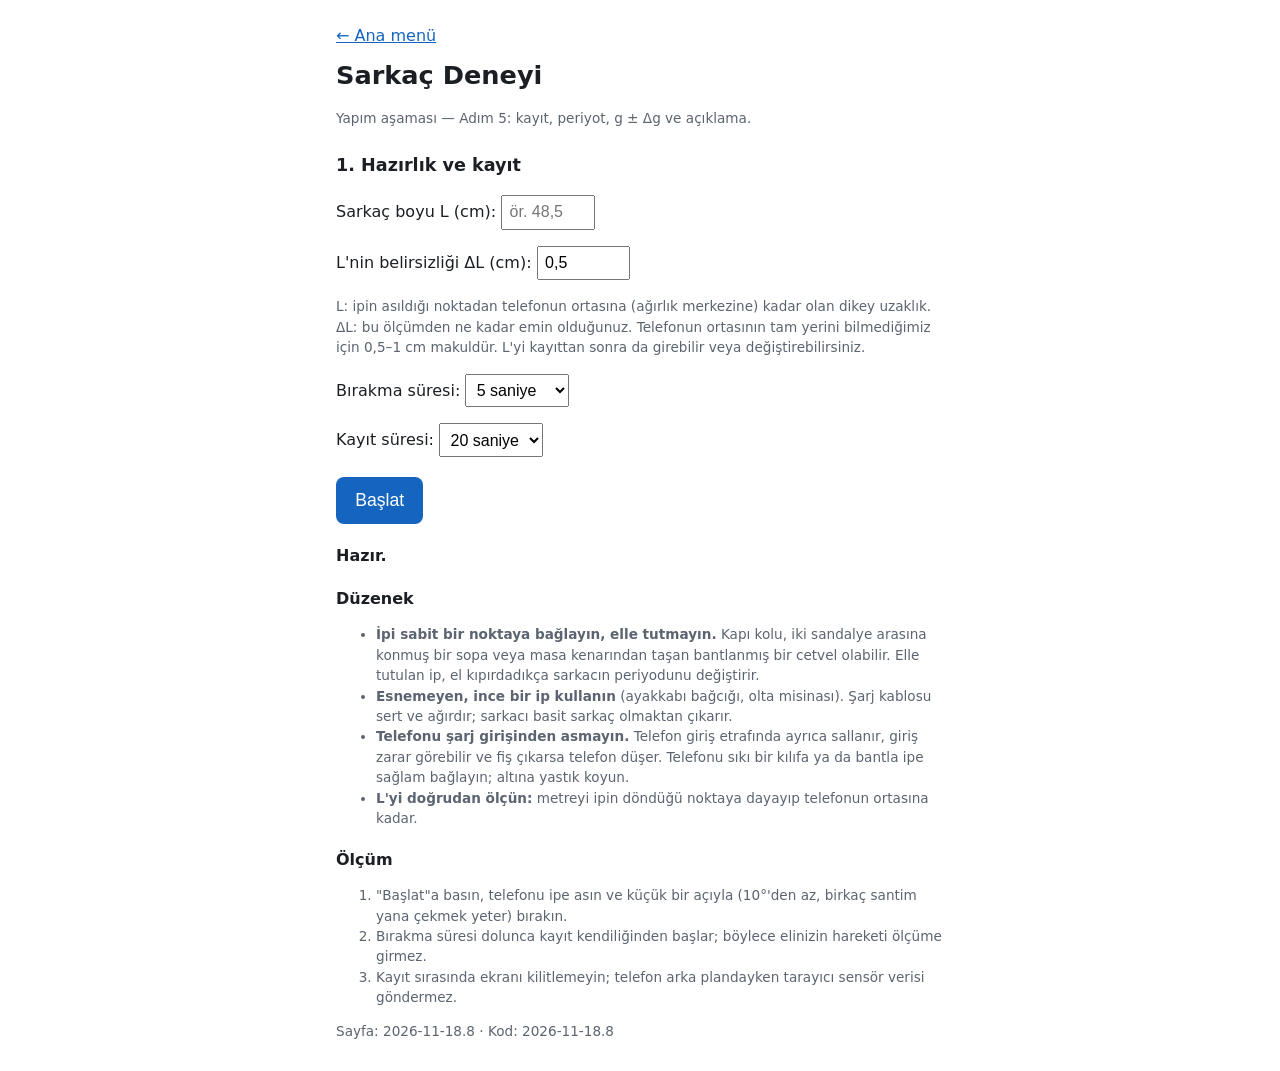
==== sarkac.html @ b3d7de35 "Ana menü yeni tasarım: kartlar, simgeler, durum rozetleri - Mavi geçişli üst şerit: uygulama simgesi" ====
<!doctype html>
<html lang="tr">
<head>
  <meta charset="utf-8">
  <meta name="viewport" content="width=device-width, initial-scale=1">
  <title>Sarkaç Deneyi — Telefon Laboratuvarı</title>
  <link rel="manifest" href="manifest.webmanifest">
  <meta name="theme-color" content="#1565c0">
  <link rel="icon" href="ikonlar/ikon-192.png">
  <link rel="apple-touch-icon" href="ikonlar/ikon-180.png">
  <link rel="stylesheet" href="css/stil.css">
</head>
<body>
  <main>
    <a class="geri" href="./">← Ana menü</a>
    <h1>Sarkaç Deneyi</h1>
    <p class="kucuk">Yapım aşaması — Adım 5: kayıt, periyot, g ± Δg ve açıklama.</p>

    <section>
      <h2>1. Hazırlık ve kayıt</h2>
      <p>
        <label for="uzunlukGirisi">Sarkaç boyu L (cm):</label>
        <input id="uzunlukGirisi" type="text" inputmode="decimal" placeholder="ör. 48,5" size="7">
      </p>
      <p>
        <label for="uzunlukBelirsizligiGirisi">L'nin belirsizliği ΔL (cm):</label>
        <input id="uzunlukBelirsizligiGirisi" type="text" inputmode="decimal" value="0,5" size="7">
      </p>
      <p class="kucuk">L: ipin asıldığı noktadan telefonun ortasına (ağırlık merkezine) kadar olan dikey uzaklık.
        ΔL: bu ölçümden ne kadar emin olduğunuz. Telefonun ortasının tam yerini bilmediğimiz için 0,5–1 cm makuldür.
        L'yi kayıttan sonra da girebilir veya değiştirebilirsiniz.</p>
      <p>
        <label for="hazirlikSecimi">Bırakma süresi:</label>
        <select id="hazirlikSecimi">
          <option value="3">3 saniye</option>
          <option value="5" selected>5 saniye</option>
          <option value="10">10 saniye</option>
        </select>
      </p>
      <p>
        <label for="sureSecimi">Kayıt süresi:</label>
        <select id="sureSecimi">
          <option value="10">10 saniye</option>
          <option value="20" selected>20 saniye</option>
          <option value="30">30 saniye</option>
        </select>
      </p>
      <button id="kayitButonu" type="button">Başlat</button>
      <p id="durumMesaji" class="durum">Hazır.</p>
      <h3>Düzenek</h3>
      <ul class="kucuk">
        <li><strong>İpi sabit bir noktaya bağlayın, elle tutmayın.</strong> Kapı kolu, iki sandalye arasına konmuş bir sopa
          veya masa kenarından taşan bantlanmış bir cetvel olabilir. Elle tutulan ip, el kıpırdadıkça sarkacın periyodunu değiştirir.</li>
        <li><strong>Esnemeyen, ince bir ip kullanın</strong> (ayakkabı bağcığı, olta misinası). Şarj kablosu sert ve ağırdır;
          sarkacı basit sarkaç olmaktan çıkarır.</li>
        <li><strong>Telefonu şarj girişinden asmayın.</strong> Telefon giriş etrafında ayrıca sallanır, giriş zarar görebilir
          ve fiş çıkarsa telefon düşer. Telefonu sıkı bir kılıfa ya da bantla ipe sağlam bağlayın; altına yastık koyun.</li>
        <li><strong>L'yi doğrudan ölçün:</strong> metreyi ipin döndüğü noktaya dayayıp telefonun ortasına kadar.</li>
      </ul>
      <h3>Ölçüm</h3>
      <ol class="kucuk">
        <li>"Başlat"a basın, telefonu ipe asın ve küçük bir açıyla (10°'den az, birkaç santim yana çekmek yeter) bırakın.</li>
        <li>Bırakma süresi dolunca kayıt kendiliğinden başlar; böylece elinizin hareketi ölçüme girmez.</li>
        <li>Kayıt sırasında ekranı kilitlemeyin; telefon arka plandayken tarayıcı sensör verisi göndermez.</li>
      </ol>
    </section>

    <!-- Kayıt bitince doldurulur -->
    <section id="gBolumu" hidden>
      <h2>2. Yer çekimi ivmesi</h2>
      <p id="gSonuc" class="sonuc"></p>
      <table>
        <tr><th>Sarkaç boyu L</th><td id="gUzunluk"></td></tr>
        <tr><th>Periyot T</th><td id="gPeriyot"></td></tr>
        <tr><th>Belirsizliğin kaynağı</th><td id="gKaynak"></td></tr>
        <tr><th>Kabul edilen değerle fark</th><td id="gFark"></td></tr>
      </table>
      <h3>Bu sonuç ne anlatıyor?</h3>
      <ul id="gAciklama"></ul>
    </section>

    <section id="periyotBolumu" hidden>
      <h2>3. Periyot</h2>
      <p id="pSonuc" class="sonuc"></p>
      <table>
        <tr><th>Kullanılan eksen</th><td id="pEksen"></td></tr>
        <tr><th>Sayılan salınım</th><td id="pSalinim"></td></tr>
        <tr><th>Hesaba katılan bölüm</th><td id="pBolum"></td></tr>
        <tr><th>Tek tek periyotların farkı</th><td id="pYayilim"></td></tr>
        <tr><th>Tahmini bırakma açısı</th><td id="pAci"></td></tr>
      </table>
      <h3>Uyarılar</h3>
      <ul id="pUyarilar"></ul>
      <h3>Eksenlere göre</h3>
      <p class="kucuk">Her dönme ekseni için periyot ayrı bulunur; tek tek periyotları birbirine en yakın olan
        (en düzenli salınan) eksen kullanılır. İki eksende farklı periyot görüyorsanız telefon iki yönde sallanmıştır.</p>
      <table>
        <thead><tr><th>Eksen</th><th>Periyot</th><th>Periyot farkı</th><th>Salınım</th></tr></thead>
        <tbody id="pEksenTablosu"></tbody>
      </table>
      <details class="kucuk">
        <summary>Periyot nasıl hesaplandı?</summary>
        <p>Uygulama önce hızlı titreşimleri bastırmak için sinyali yumuşatır (her noktayı çevresindeki 0,15 saniyenin
          ortalamasıyla değiştirir). Her dönme ekseni için aşağıdakileri ayrı ayrı yapar ve en düzenli salınan ekseni
          kullanır. Sinyalin aşağıdan yukarı sıfırı geçtiği
          anları bulur (grafikteki kesikli çizgiler); her periyotta bir geçiş olur. Diğerlerinden çok farklı (%20'den fazla)
          periyotlar düzensiz sayılır; yalnızca düzenli salınımın en uzun kesintisiz bölümü kullanılır. Geçiş anları sıra numarasına (0, 1, 2, …)
          karşı bir doğru oluşturur: tₖ = t₀ + k·T. Bu noktalara en uygun doğru çizilir; doğrunun eğimi periyottur.
          Noktalar doğrudan ne kadar saparsa periyodun belirsizliği o kadar büyük çıkar.</p>
      </details>
    </section>

    <section id="grafikBolumu" hidden>
      <h2>4. Sinyal grafiği</h2>
      <p>
        <label for="sinyalSecimi">Gösterilen sinyal:</label>
        <select id="sinyalSecimi">
          <option value="donme" selected>Dönme hızı (jiroskop)</option>
          <option value="ivme">İvme (yer çekimi dahil)</option>
        </select>
      </p>
      <canvas id="grafik" class="grafik"></canvas>
      <p id="grafikAciklamasi" class="aciklama"></p>
      <p class="kucuk">Kesikli dikey çizgiler, periyot hesabında kullanılan sıfır geçişleridir.
        Ardışık iki çizgi arası bir periyottur.</p>
    </section>

    <section id="raporBolumu" hidden>
      <h2>5. Örnekleme raporu</h2>
      <table>
        <tr><th>Ölçüm sayısı</th><td id="rOrnekSayisi"></td></tr>
        <tr><th>Kayıt süresi</th><td id="rSure"></td></tr>
        <tr><th>Ortalama hız</th><td id="rHiz"></td></tr>
        <tr><th>Ortanca aralık</th><td id="rOrtanca"></td></tr>
        <tr><th>En kısa / en uzun aralık</th><td id="rEnKisaUzun"></td></tr>
        <tr><th>Uzun boşluk sayısı</th><td id="rBoslukSayisi"></td></tr>
        <tr><th>Jiroskop verisi</th><td id="rJiroskop"></td></tr>
      </table>

      <h3>Uyarılar</h3>
      <ul id="rUyarilar"></ul>

      <h3>Uzun boşluklar</h3>
      <ul id="rBosluklar"></ul>
    </section>

    <!-- Hangi sürümün çalıştığını gösterir; ikisi farklıysa sayfayı yenileyin (bkz. js/surum.js) -->
    <p id="surum" class="kucuk">Sayfa: 2026-11-18.8</p>
  </main>

  <script type="module" src="js/sayfalar/sarkac-sayfa.js"></script>
</body>
</html>
---- css/stil.css ----
/* css/stil.css — Tüm sayfaların ortak stili.
   Telefon ekranı öncelikli; büyük butonlar, okunaklı sayılar. */

:root {
  --arka-plan: #ffffff;
  --yazi: #1b1f24;
  --soluk-yazi: #5b6470;
  --vurgu: #1565c0;
  --hata: #c62828;
  --cizgi: #d7dce2;
  /* Grafik serilerinin renkleri */
  --seri-1: #1565c0;
  --seri-2: #e65100;
  --seri-3: #2e7d32;
  /* Ana menü kartları */
  --sayfa-zemini: #f3f5f8;   /* kartların arkasındaki hafif gri zemin */
  --kart: #ffffff;
  --golge: 0 1px 2px rgba(16, 24, 40, 0.06), 0 2px 8px rgba(16, 24, 40, 0.06);
  --basari: #2e7d32;
  --basari-zemin: #e7f4e8;
}

/* Telefon karanlık moddaysa renkleri değiştir */
@media (prefers-color-scheme: dark) {
  :root {
    --arka-plan: #121417;
    --yazi: #e8eaed;
    --soluk-yazi: #9aa3ad;
    --vurgu: #64a8f0;
    --hata: #ef7070;
    --cizgi: #2c3138;
    --seri-1: #64a8f0;
    --seri-2: #ffa25c;
    --seri-3: #6fcf7a;
    --sayfa-zemini: #0d0f12;
    --kart: #1a1d22;
    --golge: none;
    --basari: #7fd38a;
    --basari-zemin: #1d3322;
  }
}

* { box-sizing: border-box; }

body {
  margin: 0;
  background: var(--arka-plan);
  color: var(--yazi);
  font-family: system-ui, -apple-system, "Segoe UI", Roboto, sans-serif;
  line-height: 1.5;
}

main {
  max-width: 40rem;
  margin: 0 auto;
  padding: 16px;
}

h1 { font-size: 1.6rem; margin: 0.5rem 0; }
h2 { font-size: 1.1rem; margin: 1.5rem 0 0.5rem; }

button {
  font-size: 1.1rem;
  padding: 0.8rem 1.2rem;
  margin: 0.25rem 0.25rem 0.25rem 0;
  border: none;
  border-radius: 8px;
  background: var(--vurgu);
  color: #fff;
}
button:disabled { opacity: 0.4; }

select { font-size: 1rem; padding: 0.4rem; }
/* 16px'ten küçük yazı tipi iPhone'da kutuya dokununca sayfayı yakınlaştırır; 1rem = 16px */
input { font-size: 1rem; padding: 0.4rem; }
h3 { font-size: 1rem; margin: 1.2rem 0 0.3rem; }

/* Ana sonuç (ör. periyot) büyük yazılır */
.sonuc {
  font-size: 1.6rem;
  font-weight: 700;
  font-variant-numeric: tabular-nums;
  margin: 0.5rem 0;
}

/* Güvenilir olmayan sonuç: üstü çizili ve soluk */
.sonuc.guvenilmez {
  color: var(--soluk-yazi);
  text-decoration: line-through;
}

/* Grafik */
.grafik {
  display: block;
  width: 100%;
  height: 240px;
  border: 1px solid var(--cizgi);
  border-radius: 8px;
}
.aciklama { margin: 0.4rem 0; font-size: 0.9rem; }
.aciklama-etiketi { margin-right: 1rem; white-space: nowrap; }
.aciklama-noktasi {
  display: inline-block;
  width: 0.7rem;
  height: 0.7rem;
  border-radius: 50%;
  margin-right: 0.3rem;
  vertical-align: middle;
}

/* ===================== Ana menü (index.html) ===================== */

body.ana-sayfa { background: var(--sayfa-zemini); }

/* Üst bölüm: mavi geçişli şerit. iPhone'un çentiği için üstte güvenli boşluk bırakılır. */
.kahraman {
  background: linear-gradient(135deg, #1565c0 0%, #0d47a1 100%);
  color: #fff;
  padding: calc(env(safe-area-inset-top, 0px) + 28px) 16px 28px;
}
.kahraman-ic {
  max-width: 40rem;
  margin: 0 auto;
  display: flex;
  align-items: center;
  gap: 14px;
}
.kahraman-ikon {
  width: 56px;
  height: 56px;
  border-radius: 14px;
  box-shadow: 0 2px 8px rgba(0, 0, 0, 0.25);
  flex-shrink: 0;
}
.kahraman h1 { margin: 0; font-size: 1.5rem; line-height: 1.2; }
.kahraman p { margin: 2px 0 0; opacity: 0.85; }

/* Özellik "hapları" */
.ozellikler {
  max-width: 40rem;
  margin: 18px auto 0;
  padding: 0;
  list-style: none;
  display: flex;
  flex-wrap: wrap;
  gap: 8px;
}
.ozellikler li {
  background: rgba(255, 255, 255, 0.15);
  border: 1px solid rgba(255, 255, 255, 0.25);
  border-radius: 999px;
  padding: 4px 12px;
  font-size: 0.85rem;
}

.bolum-basligi {
  font-size: 0.8rem;
  font-weight: 700;
  letter-spacing: 0.06em;
  text-transform: uppercase;
  color: var(--soluk-yazi);
  margin: 1.6rem 0 0.6rem;
}

/* Deney kartları: telefonda alt alta, geniş ekranda iki sütun */
.kartlar { display: grid; gap: 12px; }
@media (min-width: 600px) {
  .kartlar { grid-template-columns: 1fr 1fr; }
}

.kart {
  display: flex;
  align-items: flex-start;
  gap: 14px;
  padding: 16px;
  background: var(--kart);
  border: 1px solid var(--cizgi);
  border-radius: 16px;
  box-shadow: var(--golge);
  color: inherit;
  text-decoration: none;
  transition: transform 0.1s ease;
}
a.kart:active, a.liste-satiri:active { transform: scale(0.98); }
.kart-pasif { opacity: 0.6; }

/* Kartın solundaki renkli simge kutusu */
.kart-ikon {
  width: 48px;
  height: 48px;
  border-radius: 12px;
  display: grid;
  place-items: center;
  flex-shrink: 0;
}
.kart-ikon svg, .liste-ikon svg {
  width: 28px;
  height: 28px;
  fill: none;
  stroke: currentColor;
  stroke-width: 2;
  stroke-linecap: round;
  stroke-linejoin: round;
}
.kart-ikon svg .dolu, .liste-ikon svg .dolu { fill: currentColor; }
.ikon-mavi { background: #e3eefc; color: #1565c0; }
.ikon-mor { background: #efe7fb; color: #6a3fc0; }
.ikon-turuncu { background: #fdeee2; color: #d35400; }
@media (prefers-color-scheme: dark) {
  .ikon-mavi { background: #16304f; color: #8cc0f5; }
  .ikon-mor { background: #2c2240; color: #c3a6f2; }
  .ikon-turuncu { background: #3b2618; color: #f5b07a; }
}

.kart-metin { display: flex; flex-direction: column; gap: 4px; flex: 1; min-width: 0; }
.kart-baslik {
  font-weight: 700;
  font-size: 1.1rem;
  display: flex;
  flex-wrap: wrap;
  align-items: center;
  gap: 8px;
}
.kart-aciklama { font-size: 0.9rem; color: var(--soluk-yazi); }
.kart-sensor {
  align-self: flex-start;
  font-size: 0.75rem;
  color: var(--soluk-yazi);
  border: 1px solid var(--cizgi);
  border-radius: 6px;
  padding: 1px 8px;
}
.kart-ok { font-size: 1.6rem; color: var(--soluk-yazi); align-self: center; line-height: 1; }

/* Durum rozeti: "Hazır" yeşil, diğerleri gri */
.rozet {
  font-size: 0.7rem;
  font-weight: 700;
  padding: 2px 8px;
  border-radius: 999px;
  background: var(--cizgi);
  color: var(--soluk-yazi);
}
.rozet-hazir { background: var(--basari-zemin); color: var(--basari); }

/* Araçlar: tek kutu içinde satırlar */
.liste-kutusu {
  background: var(--kart);
  border: 1px solid var(--cizgi);
  border-radius: 16px;
  box-shadow: var(--golge);
  overflow: hidden;
}
.liste-satiri {
  display: flex;
  align-items: center;
  gap: 14px;
  padding: 14px 16px;
  color: inherit;
  text-decoration: none;
}
.liste-satiri + .liste-satiri { border-top: 1px solid var(--cizgi); }
.liste-ikon { color: var(--vurgu); display: grid; place-items: center; flex-shrink: 0; }
.liste-ikon svg { width: 24px; height: 24px; }
.liste-baslik { font-weight: 600; }

/* Ana ekrana ekleme kutusu */
.bilgi-kutusu {
  background: var(--kart);
  border: 1px solid var(--cizgi);
  border-radius: 16px;
  box-shadow: var(--golge);
  padding: 4px 16px 16px;
  font-size: 0.9rem;
}
.adimlar { padding-left: 1.2rem; margin: 12px 0; }
.adimlar li { margin-bottom: 8px; }
.durum-hapi {
  display: inline-block;
  margin: 0;
  padding: 6px 12px;
  border-radius: 999px;
  background: var(--basari-zemin);
  color: var(--basari);
  font-size: 0.85rem;
  font-weight: 600;
}
.durum-hapi:empty { display: none; }
.surum { text-align: center; margin-top: 1.5rem; }

/* Sayfaların üstündeki "Ana menü" bağlantısı */
.geri { display: inline-block; margin-top: 0.5rem; color: var(--vurgu); }

/* Test sayfası için */
.basarili { color: #2e7d32; }
.basarisiz { color: var(--hata); font-weight: 600; }

.durum { font-weight: 600; }
.durum.hata { color: var(--hata); }

table { width: 100%; border-collapse: collapse; }
th, td { padding: 0.4rem; border-bottom: 1px solid var(--cizgi); text-align: left; }
/* Başlık satırı olan tablolarda (thead) ilk sütun sola, diğerleri sağa yaslı */
thead th { text-align: right; font-size: 0.9rem; }
thead th:first-child, tbody td:first-child { text-align: left; }
/* Sayılar ve birimleri ("1,558 s") ikiye bölünmesin */
tbody td:not(:first-child) { white-space: nowrap; }
td {
  text-align: right;
  /* Sayılar değişirken genişlik oynamasın diye eşit genişlikli rakamlar */
  font-variant-numeric: tabular-nums;
}

.kucuk { font-size: 0.85rem; color: var(--soluk-yazi); word-break: break-word; }
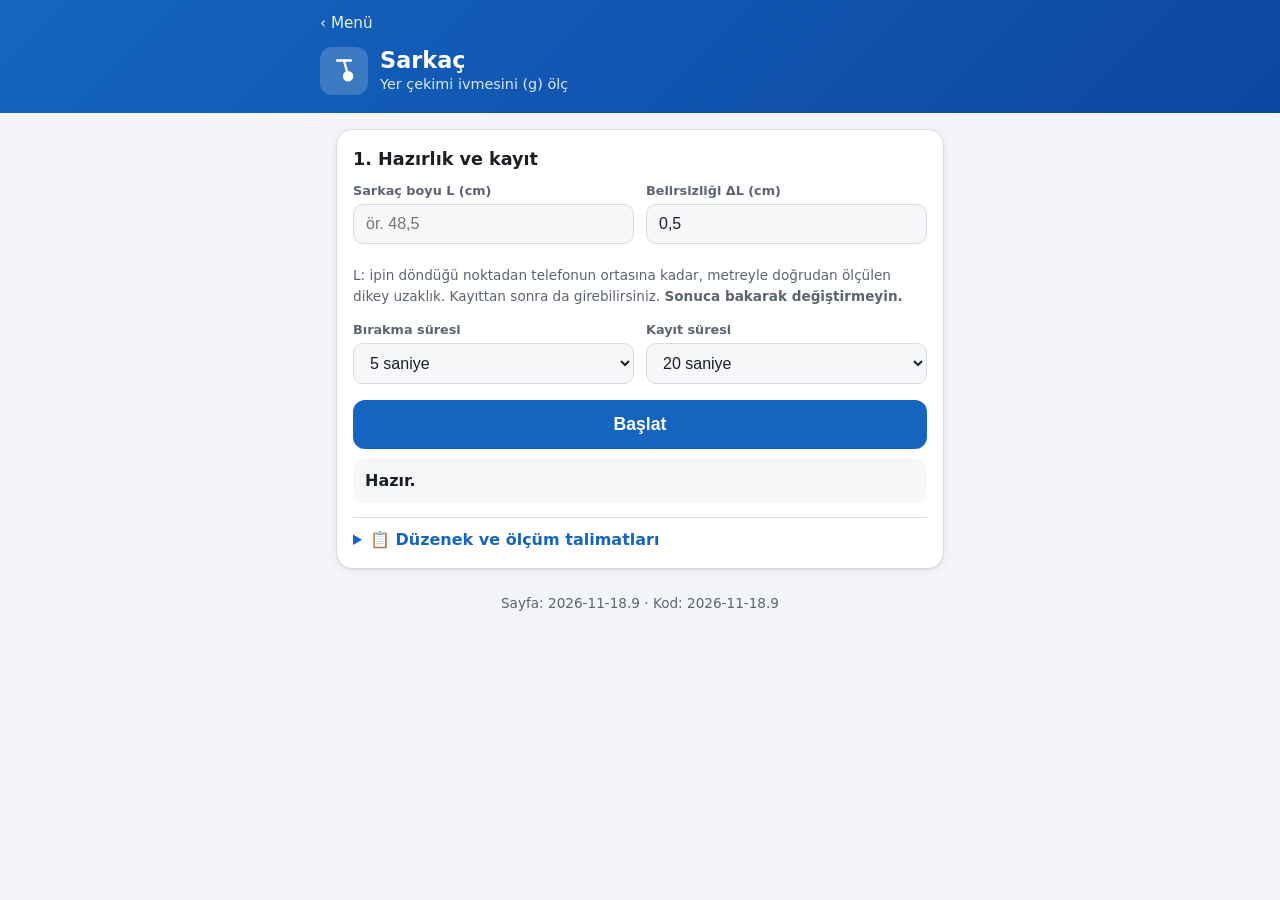
==== commit 1c880981: "Sarkaç sayfası yeni tasarım; sonuç durum rozeti - Ana menüyle aynı görsel dil: üst şerit, bölüm kart" ====
--- a/sarkac.html
+++ b/sarkac.html
@@ -2,7 +2,7 @@
 <html lang="tr">
 <head>
   <meta charset="utf-8">
-  <meta name="viewport" content="width=device-width, initial-scale=1">
+  <meta name="viewport" content="width=device-width, initial-scale=1, viewport-fit=cover">
   <title>Sarkaç Deneyi — Telefon Laboratuvarı</title>
   <link rel="manifest" href="manifest.webmanifest">
   <meta name="theme-color" content="#1565c0">
@@ -10,65 +10,87 @@
   <link rel="apple-touch-icon" href="ikonlar/ikon-180.png">
   <link rel="stylesheet" href="css/stil.css">
 </head>
-<body>
+<body class="uygulama-sayfasi">
+  <!-- Üst şerit: geri dönüş ve sayfa başlığı -->
+  <header class="ust-serit">
+    <div class="ust-serit-ic">
+      <a class="geri-dugmesi" href="./" aria-label="Ana menüye dön">‹ Menü</a>
+      <span class="kart-ikon ikon-beyaz" aria-hidden="true">
+        <svg viewBox="0 0 24 24"><path d="M6 3h12" /><path d="M12 3l3 11" /><circle cx="15.5" cy="16.5" r="3.5" class="dolu" /></svg>
+      </span>
+      <div>
+        <h1>Sarkaç</h1>
+        <p>Yer çekimi ivmesini (g) ölç</p>
+      </div>
+    </div>
+  </header>
+
   <main>
-    <a class="geri" href="./">← Ana menü</a>
-    <h1>Sarkaç Deneyi</h1>
-    <p class="kucuk">Yapım aşaması — Adım 5: kayıt, periyot, g ± Δg ve açıklama.</p>
+    <!-- 1. Hazırlık ve kayıt -->
+    <section class="kart-bolum">
+      <h2>1. Hazırlık ve kayıt</h2>
 
-    <section>
-      <h2>1. Hazırlık ve kayıt</h2>
-      <p>
-        <label for="uzunlukGirisi">Sarkaç boyu L (cm):</label>
-        <input id="uzunlukGirisi" type="text" inputmode="decimal" placeholder="ör. 48,5" size="7">
-      </p>
-      <p>
-        <label for="uzunlukBelirsizligiGirisi">L'nin belirsizliği ΔL (cm):</label>
-        <input id="uzunlukBelirsizligiGirisi" type="text" inputmode="decimal" value="0,5" size="7">
-      </p>
-      <p class="kucuk">L: ipin asıldığı noktadan telefonun ortasına (ağırlık merkezine) kadar olan dikey uzaklık.
-        ΔL: bu ölçümden ne kadar emin olduğunuz. Telefonun ortasının tam yerini bilmediğimiz için 0,5–1 cm makuldür.
-        L'yi kayıttan sonra da girebilir veya değiştirebilirsiniz.</p>
-      <p>
-        <label for="hazirlikSecimi">Bırakma süresi:</label>
-        <select id="hazirlikSecimi">
-          <option value="3">3 saniye</option>
-          <option value="5" selected>5 saniye</option>
-          <option value="10">10 saniye</option>
-        </select>
-      </p>
-      <p>
-        <label for="sureSecimi">Kayıt süresi:</label>
-        <select id="sureSecimi">
-          <option value="10">10 saniye</option>
-          <option value="20" selected>20 saniye</option>
-          <option value="30">30 saniye</option>
-        </select>
-      </p>
-      <button id="kayitButonu" type="button">Başlat</button>
-      <p id="durumMesaji" class="durum">Hazır.</p>
-      <h3>Düzenek</h3>
-      <ul class="kucuk">
-        <li><strong>İpi sabit bir noktaya bağlayın, elle tutmayın.</strong> Kapı kolu, iki sandalye arasına konmuş bir sopa
-          veya masa kenarından taşan bantlanmış bir cetvel olabilir. Elle tutulan ip, el kıpırdadıkça sarkacın periyodunu değiştirir.</li>
-        <li><strong>Esnemeyen, ince bir ip kullanın</strong> (ayakkabı bağcığı, olta misinası). Şarj kablosu sert ve ağırdır;
-          sarkacı basit sarkaç olmaktan çıkarır.</li>
-        <li><strong>Telefonu şarj girişinden asmayın.</strong> Telefon giriş etrafında ayrıca sallanır, giriş zarar görebilir
-          ve fiş çıkarsa telefon düşer. Telefonu sıkı bir kılıfa ya da bantla ipe sağlam bağlayın; altına yastık koyun.</li>
-        <li><strong>L'yi doğrudan ölçün:</strong> metreyi ipin döndüğü noktaya dayayıp telefonun ortasına kadar.</li>
-      </ul>
-      <h3>Ölçüm</h3>
-      <ol class="kucuk">
-        <li>"Başlat"a basın, telefonu ipe asın ve küçük bir açıyla (10°'den az, birkaç santim yana çekmek yeter) bırakın.</li>
-        <li>Bırakma süresi dolunca kayıt kendiliğinden başlar; böylece elinizin hareketi ölçüme girmez.</li>
-        <li>Kayıt sırasında ekranı kilitlemeyin; telefon arka plandayken tarayıcı sensör verisi göndermez.</li>
-      </ol>
+      <div class="alan-satiri">
+        <label class="alan">
+          <span class="alan-etiketi">Sarkaç boyu L (cm)</span>
+          <input id="uzunlukGirisi" type="text" inputmode="decimal" placeholder="ör. 48,5">
+        </label>
+        <label class="alan">
+          <span class="alan-etiketi">Belirsizliği ΔL (cm)</span>
+          <input id="uzunlukBelirsizligiGirisi" type="text" inputmode="decimal" value="0,5">
+        </label>
+      </div>
+      <p class="kucuk">L: ipin döndüğü noktadan telefonun ortasına kadar, metreyle doğrudan ölçülen dikey uzaklık.
+        Kayıttan sonra da girebilirsiniz. <strong>Sonuca bakarak değiştirmeyin.</strong></p>
+
+      <div class="alan-satiri">
+        <label class="alan">
+          <span class="alan-etiketi">Bırakma süresi</span>
+          <select id="hazirlikSecimi">
+            <option value="3">3 saniye</option>
+            <option value="5" selected>5 saniye</option>
+            <option value="10">10 saniye</option>
+          </select>
+        </label>
+        <label class="alan">
+          <span class="alan-etiketi">Kayıt süresi</span>
+          <select id="sureSecimi">
+            <option value="10">10 saniye</option>
+            <option value="20" selected>20 saniye</option>
+            <option value="30">30 saniye</option>
+          </select>
+        </label>
+      </div>
+
+      <button id="kayitButonu" class="ana-dugme" type="button">Başlat</button>
+      <p id="durumMesaji" class="durum durum-kutusu">Hazır.</p>
+
+      <details class="talimat">
+        <summary>📋 Düzenek ve ölçüm talimatları</summary>
+        <h3>Düzenek</h3>
+        <ul class="kucuk">
+          <li><strong>İpi sabit bir noktaya bağlayın, elle tutmayın.</strong> Kapı kolu, iki sandalye arasına konmuş bir sopa
+            veya masa kenarından taşan bantlanmış bir cetvel olabilir. Elle tutulan ip, el kıpırdadıkça sarkacın periyodunu değiştirir.</li>
+          <li><strong>Esnemeyen, ince bir ip kullanın</strong> (ayakkabı bağcığı, olta misinası). Şarj kablosu sert ve ağırdır;
+            sarkacı basit sarkaç olmaktan çıkarır.</li>
+          <li><strong>Telefonu şarj girişinden asmayın.</strong> Telefon giriş etrafında ayrıca sallanır, giriş zarar görebilir
+            ve fiş çıkarsa telefon düşer. Telefonu sıkı bir kılıfa ya da bantla ipe sağlam bağlayın; altına yastık koyun.</li>
+          <li><strong>L'yi doğrudan ölçün:</strong> metreyi ipin döndüğü noktaya dayayıp telefonun ortasına kadar.</li>
+        </ul>
+        <h3>Ölçüm</h3>
+        <ol class="kucuk">
+          <li>"Başlat"a basın, telefonu ipe asın ve küçük bir açıyla (10°'den az, birkaç santim yana çekmek yeter) bırakın.</li>
+          <li>Bırakma süresi dolunca kayıt kendiliğinden başlar; böylece elinizin hareketi ölçüme girmez.</li>
+          <li>Kayıt sırasında ekranı kilitlemeyin; telefon arka plandayken tarayıcı sensör verisi göndermez.</li>
+        </ol>
+      </details>
     </section>
 
-    <!-- Kayıt bitince doldurulur -->
-    <section id="gBolumu" hidden>
+    <!-- 2. Sonuç: kayıt bitince doldurulur -->
+    <section id="gBolumu" class="kart-bolum sonuc-karti" hidden>
       <h2>2. Yer çekimi ivmesi</h2>
-      <p id="gSonuc" class="sonuc"></p>
+      <p id="gDurum" class="rozet" hidden></p>
+      <p id="gSonuc" class="sonuc buyuk-sonuc"></p>
       <table>
         <tr><th>Sarkaç boyu L</th><td id="gUzunluk"></td></tr>
         <tr><th>Periyot T</th><td id="gPeriyot"></td></tr>
@@ -76,10 +98,11 @@
         <tr><th>Kabul edilen değerle fark</th><td id="gFark"></td></tr>
       </table>
       <h3>Bu sonuç ne anlatıyor?</h3>
-      <ul id="gAciklama"></ul>
+      <ul id="gAciklama" class="aciklama-listesi"></ul>
     </section>
 
-    <section id="periyotBolumu" hidden>
+    <!-- 3. Periyot -->
+    <section id="periyotBolumu" class="kart-bolum" hidden>
       <h2>3. Periyot</h2>
       <p id="pSonuc" class="sonuc"></p>
       <table>
@@ -90,7 +113,7 @@
         <tr><th>Tahmini bırakma açısı</th><td id="pAci"></td></tr>
       </table>
       <h3>Uyarılar</h3>
-      <ul id="pUyarilar"></ul>
+      <ul id="pUyarilar" class="aciklama-listesi"></ul>
       <h3>Eksenlere göre</h3>
       <p class="kucuk">Her dönme ekseni için periyot ayrı bulunur; tek tek periyotları birbirine en yakın olan
         (en düzenli salınan) eksen kullanılır. İki eksende farklı periyot görüyorsanız telefon iki yönde sallanmıştır.</p>
@@ -98,54 +121,56 @@
         <thead><tr><th>Eksen</th><th>Periyot</th><th>Periyot farkı</th><th>Salınım</th></tr></thead>
         <tbody id="pEksenTablosu"></tbody>
       </table>
-      <details class="kucuk">
+      <details class="talimat">
         <summary>Periyot nasıl hesaplandı?</summary>
-        <p>Uygulama önce hızlı titreşimleri bastırmak için sinyali yumuşatır (her noktayı çevresindeki 0,15 saniyenin
+        <p class="kucuk">Uygulama önce hızlı titreşimleri bastırmak için sinyali yumuşatır (her noktayı çevresindeki 0,15 saniyenin
           ortalamasıyla değiştirir). Her dönme ekseni için aşağıdakileri ayrı ayrı yapar ve en düzenli salınan ekseni
-          kullanır. Sinyalin aşağıdan yukarı sıfırı geçtiği
-          anları bulur (grafikteki kesikli çizgiler); her periyotta bir geçiş olur. Diğerlerinden çok farklı (%20'den fazla)
-          periyotlar düzensiz sayılır; yalnızca düzenli salınımın en uzun kesintisiz bölümü kullanılır. Geçiş anları sıra numarasına (0, 1, 2, …)
-          karşı bir doğru oluşturur: tₖ = t₀ + k·T. Bu noktalara en uygun doğru çizilir; doğrunun eğimi periyottur.
-          Noktalar doğrudan ne kadar saparsa periyodun belirsizliği o kadar büyük çıkar.</p>
+          kullanır. Sinyalin aşağıdan yukarı sıfırı geçtiği anları bulur (grafikteki kesikli çizgiler); her periyotta bir
+          geçiş olur. Diğerlerinden çok farklı (%20'den fazla) periyotlar düzensiz sayılır; yalnızca düzenli salınımın en uzun
+          kesintisiz bölümü kullanılır. Geçiş anları sıra numarasına (0, 1, 2, …) karşı bir doğru oluşturur: tₖ = t₀ + k·T.
+          Bu noktalara en uygun doğru çizilir; doğrunun eğimi periyottur. Noktalar doğrudan ne kadar saparsa periyodun
+          belirsizliği o kadar büyük çıkar.</p>
       </details>
     </section>
 
-    <section id="grafikBolumu" hidden>
+    <!-- 4. Grafik -->
+    <section id="grafikBolumu" class="kart-bolum" hidden>
       <h2>4. Sinyal grafiği</h2>
-      <p>
-        <label for="sinyalSecimi">Gösterilen sinyal:</label>
+      <label class="alan">
+        <span class="alan-etiketi">Gösterilen sinyal</span>
         <select id="sinyalSecimi">
           <option value="donme" selected>Dönme hızı (jiroskop)</option>
           <option value="ivme">İvme (yer çekimi dahil)</option>
         </select>
-      </p>
+      </label>
       <canvas id="grafik" class="grafik"></canvas>
       <p id="grafikAciklamasi" class="aciklama"></p>
       <p class="kucuk">Kesikli dikey çizgiler, periyot hesabında kullanılan sıfır geçişleridir.
         Ardışık iki çizgi arası bir periyottur.</p>
     </section>
 
-    <section id="raporBolumu" hidden>
-      <h2>5. Örnekleme raporu</h2>
-      <table>
-        <tr><th>Ölçüm sayısı</th><td id="rOrnekSayisi"></td></tr>
-        <tr><th>Kayıt süresi</th><td id="rSure"></td></tr>
-        <tr><th>Ortalama hız</th><td id="rHiz"></td></tr>
-        <tr><th>Ortanca aralık</th><td id="rOrtanca"></td></tr>
-        <tr><th>En kısa / en uzun aralık</th><td id="rEnKisaUzun"></td></tr>
-        <tr><th>Uzun boşluk sayısı</th><td id="rBoslukSayisi"></td></tr>
-        <tr><th>Jiroskop verisi</th><td id="rJiroskop"></td></tr>
-      </table>
-
-      <h3>Uyarılar</h3>
-      <ul id="rUyarilar"></ul>
-
-      <h3>Uzun boşluklar</h3>
-      <ul id="rBosluklar"></ul>
+    <!-- 5. Örnekleme raporu (teknik ayrıntı; varsayılan olarak kapalı) -->
+    <section id="raporBolumu" class="kart-bolum" hidden>
+      <details>
+        <summary><h2 class="ozet-basligi">5. Örnekleme raporu</h2></summary>
+        <table>
+          <tr><th>Ölçüm sayısı</th><td id="rOrnekSayisi"></td></tr>
+          <tr><th>Kayıt süresi</th><td id="rSure"></td></tr>
+          <tr><th>Ortalama hız</th><td id="rHiz"></td></tr>
+          <tr><th>Ortanca aralık</th><td id="rOrtanca"></td></tr>
+          <tr><th>En kısa / en uzun aralık</th><td id="rEnKisaUzun"></td></tr>
+          <tr><th>Uzun boşluk sayısı</th><td id="rBoslukSayisi"></td></tr>
+          <tr><th>Jiroskop verisi</th><td id="rJiroskop"></td></tr>
+        </table>
+        <h3>Uyarılar</h3>
+        <ul id="rUyarilar" class="aciklama-listesi"></ul>
+        <h3>Uzun boşluklar</h3>
+        <ul id="rBosluklar" class="aciklama-listesi"></ul>
+      </details>
     </section>
 
     <!-- Hangi sürümün çalıştığını gösterir; ikisi farklıysa sayfayı yenileyin (bkz. js/surum.js) -->
-    <p id="surum" class="kucuk">Sayfa: 2026-11-18.8</p>
+    <p id="surum" class="kucuk surum">Sayfa: 2026-11-18.9</p>
   </main>
 
   <script type="module" src="js/sayfalar/sarkac-sayfa.js"></script>
--- a/css/stil.css
+++ b/css/stil.css
@@ -18,6 +18,10 @@
   --golge: 0 1px 2px rgba(16, 24, 40, 0.06), 0 2px 8px rgba(16, 24, 40, 0.06);
   --basari: #2e7d32;
   --basari-zemin: #e7f4e8;
+  --dikkat: #b45309;
+  --dikkat-zemin: #fdf0e1;
+  --hata-zemin: #fdecec;
+  --giris-zemin: #f6f7f9;
 }
 
 /* Telefon karanlık moddaysa renkleri değiştir */
@@ -37,6 +41,10 @@
     --golge: none;
     --basari: #7fd38a;
     --basari-zemin: #1d3322;
+    --dikkat: #f5b462;
+    --dikkat-zemin: #3a2a14;
+    --hata-zemin: #3a1c1c;
+    --giris-zemin: #22262c;
   }
 }
 
@@ -288,6 +296,96 @@
 .durum-hapi:empty { display: none; }
 .surum { text-align: center; margin-top: 1.5rem; }
 
+/* ===================== Deney sayfaları (sarkac.html) ===================== */
+
+body.uygulama-sayfasi { background: var(--sayfa-zemini); }
+
+/* Üst şerit: ana menüdeki şeridin daha ince hâli */
+.ust-serit {
+  background: linear-gradient(135deg, #1565c0 0%, #0d47a1 100%);
+  color: #fff;
+  padding: calc(env(safe-area-inset-top, 0px) + 12px) 16px 18px;
+}
+.ust-serit-ic {
+  max-width: 40rem;
+  margin: 0 auto;
+  display: flex;
+  align-items: center;
+  gap: 12px;
+  flex-wrap: wrap;
+}
+.ust-serit h1 { margin: 0; font-size: 1.4rem; line-height: 1.2; }
+.ust-serit p { margin: 0; opacity: 0.85; font-size: 0.9rem; }
+.geri-dugmesi {
+  flex-basis: 100%;           /* kendi satırında dursun */
+  color: #fff;
+  text-decoration: none;
+  font-size: 0.95rem;
+  opacity: 0.9;
+}
+.ikon-beyaz { background: rgba(255, 255, 255, 0.18); color: #fff; }
+
+/* Bölüm kartları */
+.kart-bolum {
+  background: var(--kart);
+  border: 1px solid var(--cizgi);
+  border-radius: 16px;
+  box-shadow: var(--golge);
+  padding: 16px;
+  margin-bottom: 14px;
+}
+.kart-bolum h2 { margin-top: 0; }
+
+/* Form alanları: etiket üstte, kutu altta; iki alan yan yana */
+.alan-satiri { display: grid; grid-template-columns: 1fr 1fr; gap: 12px; margin-bottom: 8px; }
+.alan { display: flex; flex-direction: column; gap: 4px; margin-bottom: 8px; }
+.alan-etiketi { font-size: 0.8rem; font-weight: 600; color: var(--soluk-yazi); }
+.alan input, .alan select {
+  width: 100%;
+  font-size: 1rem;           /* 16px'ten küçükse iPhone dokununca yakınlaştırır */
+  padding: 10px 12px;
+  border: 1px solid var(--cizgi);
+  border-radius: 10px;
+  background: var(--giris-zemin);
+  color: var(--yazi);
+}
+.alan input:focus, .alan select:focus { outline: 2px solid var(--vurgu); outline-offset: 1px; }
+
+/* Büyük ana düğme */
+.ana-dugme {
+  display: block;
+  width: 100%;
+  margin: 8px 0 0;
+  padding: 14px;
+  font-size: 1.1rem;
+  font-weight: 700;
+  border-radius: 12px;
+}
+
+/* Durum mesajı kutusu (geri sayım, kayıt, hata) */
+.durum-kutusu {
+  margin: 10px 0 0;
+  padding: 10px 12px;
+  border-radius: 10px;
+  background: var(--giris-zemin);
+  font-weight: 600;
+}
+.durum-kutusu.hata { background: var(--hata-zemin); }
+
+/* Açılır talimat kutuları */
+details.talimat { margin-top: 14px; border-top: 1px solid var(--cizgi); padding-top: 10px; }
+details summary { cursor: pointer; font-weight: 600; color: var(--vurgu); }
+summary .ozet-basligi { display: inline; margin: 0; }
+
+/* Sonuç kartı: g büyük yazılır, üstünde durum rozeti */
+.buyuk-sonuc { font-size: 2rem; margin: 6px 0 12px; }
+.sonuc-karti .rozet { display: inline-block; margin: 0; font-size: 0.8rem; }
+.rozet-dikkat { background: var(--dikkat-zemin); color: var(--dikkat); }
+.rozet-hata { background: var(--hata-zemin); color: var(--hata); }
+
+.aciklama-listesi { padding-left: 1.2rem; margin: 6px 0; }
+.aciklama-listesi li { margin-bottom: 6px; }
+
 /* Sayfaların üstündeki "Ana menü" bağlantısı */
 .geri { display: inline-block; margin-top: 0.5rem; color: var(--vurgu); }
 
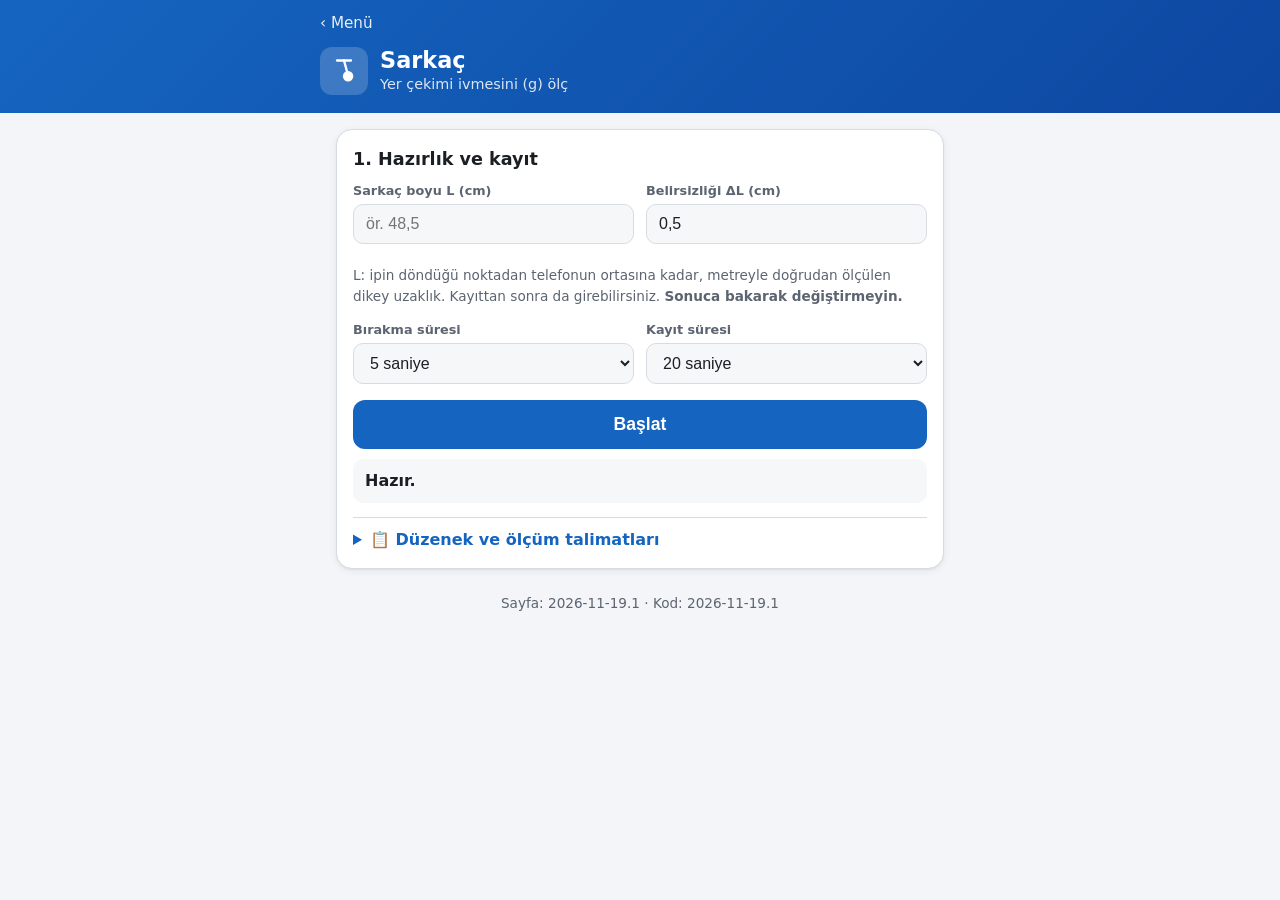
==== commit 3beb325d: "Kapsam fen bilimlerine genişledi: fizik, kimya, biyoloji - CLAUDE.md: proje özeti, deney listesi ve " ====
--- a/sarkac.html
+++ b/sarkac.html
@@ -170,7 +170,7 @@
     </section>
 
     <!-- Hangi sürümün çalıştığını gösterir; ikisi farklıysa sayfayı yenileyin (bkz. js/surum.js) -->
-    <p id="surum" class="kucuk surum">Sayfa: 2026-11-18.9</p>
+    <p id="surum" class="kucuk surum">Sayfa: 2026-11-19.1</p>
   </main>
 
   <script type="module" src="js/sayfalar/sarkac-sayfa.js"></script>
--- a/css/stil.css
+++ b/css/stil.css
@@ -214,10 +214,12 @@
 .ikon-mavi { background: #e3eefc; color: #1565c0; }
 .ikon-mor { background: #efe7fb; color: #6a3fc0; }
 .ikon-turuncu { background: #fdeee2; color: #d35400; }
+.ikon-yesil { background: #e5f4e7; color: #2e7d32; }
 @media (prefers-color-scheme: dark) {
   .ikon-mavi { background: #16304f; color: #8cc0f5; }
   .ikon-mor { background: #2c2240; color: #c3a6f2; }
   .ikon-turuncu { background: #3b2618; color: #f5b07a; }
+  .ikon-yesil { background: #1d3322; color: #7fd38a; }
 }
 
 .kart-metin { display: flex; flex-direction: column; gap: 4px; flex: 1; min-width: 0; }
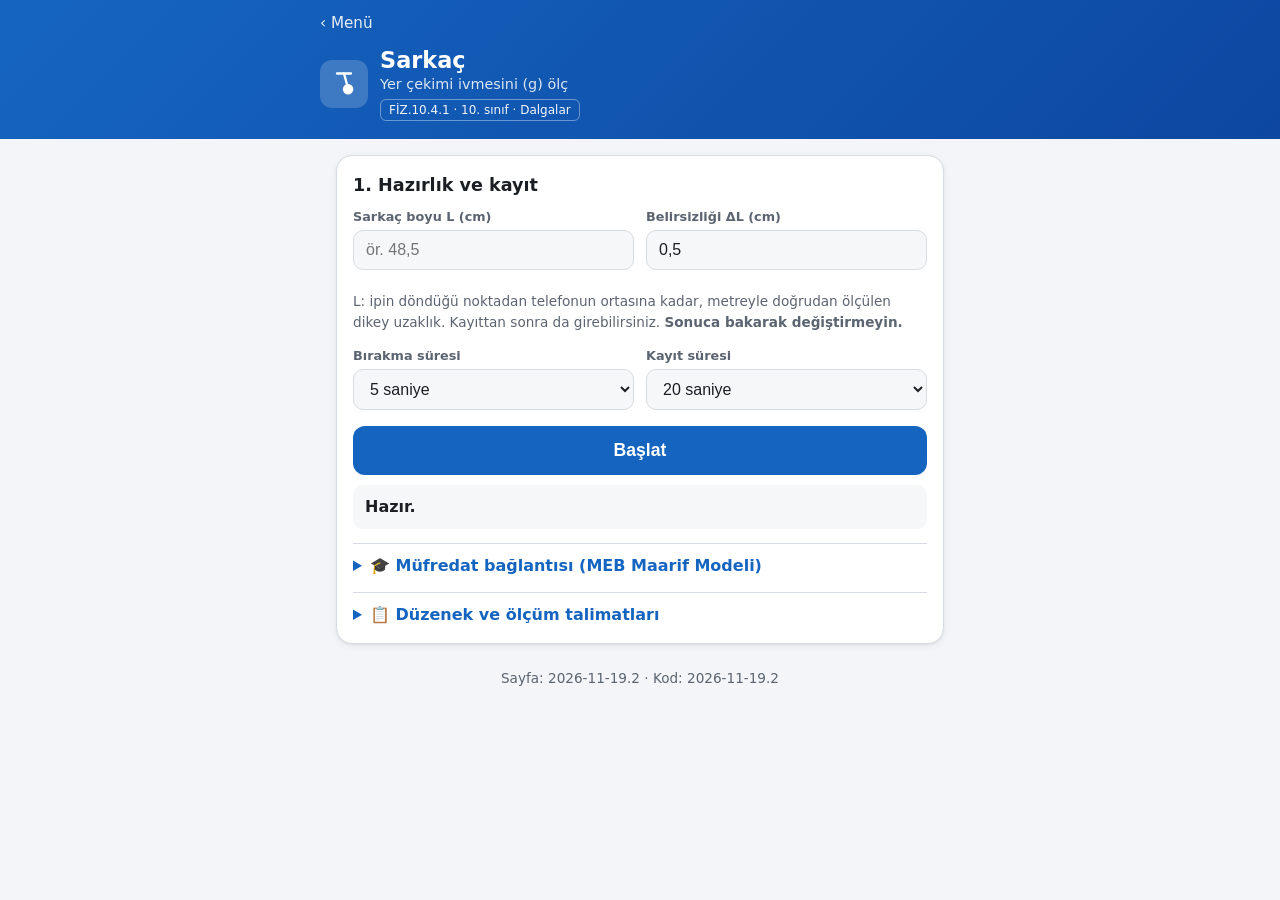
==== commit 204b566e: "Deneylere MEB kazanım kodları eklendi - Ana menü: her deney kartında ilgili kazanım (ör. FİZ.10.4.1 " ====
--- a/sarkac.html
+++ b/sarkac.html
@@ -21,6 +21,7 @@
       <div>
         <h1>Sarkaç</h1>
         <p>Yer çekimi ivmesini (g) ölç</p>
+        <p class="ust-kazanim">FİZ.10.4.1 · 10. sınıf · Dalgalar</p>
       </div>
     </div>
   </header>
@@ -64,6 +65,19 @@
 
       <button id="kayitButonu" class="ana-dugme" type="button">Başlat</button>
       <p id="durumMesaji" class="durum durum-kutusu">Hazır.</p>
+
+      <details class="talimat">
+        <summary>🎓 Müfredat bağlantısı (MEB Maarif Modeli)</summary>
+        <!-- Kazanım metinleri tymm.meb.gov.tr ünite sayfalarından aynen alındı (bkz. docs/MUFREDAT_ARASTIRMASI.md) -->
+        <ul class="kucuk">
+          <li><strong>FİZ.10.4.1.</strong> Periyodik hareketlere ilişkin deneyimlerini yansıtabilme
+            (10. sınıf, Dalgalar). Programın önerdiği etkinliklerde basit sarkaç ve periyot kavramı yer alıyor.</li>
+          <li><strong>FİZ.10.4.2.</strong> Dalgaların temel kavramlarına ilişkin operasyonel tanımlama yapabilme —
+            b) "Dalgaların temel kavramlarına ilişkin niteliklerin ölçümünü yapar." (periyot)</li>
+          <li><strong>İlgili:</strong> FİZ.11.1.1. Serbest düşme hareketi yapan cisimlerin ivmesine yönelik tümevarımsal
+            akıl yürütebilme (11. sınıf) — sarkaçla bulunan g, serbest düşme ivmesiyle aynı büyüklüktür.</li>
+        </ul>
+      </details>
 
       <details class="talimat">
         <summary>📋 Düzenek ve ölçüm talimatları</summary>
@@ -170,7 +184,7 @@
     </section>
 
     <!-- Hangi sürümün çalıştığını gösterir; ikisi farklıysa sayfayı yenileyin (bkz. js/surum.js) -->
-    <p id="surum" class="kucuk surum">Sayfa: 2026-11-19.1</p>
+    <p id="surum" class="kucuk surum">Sayfa: 2026-11-19.2</p>
   </main>
 
   <script type="module" src="js/sayfalar/sarkac-sayfa.js"></script>
--- a/css/stil.css
+++ b/css/stil.css
@@ -240,6 +240,17 @@
   border-radius: 6px;
   padding: 1px 8px;
 }
+/* Sensör ve müfredat kazanımı etiketleri yan yana */
+.kart-etiketler { display: flex; flex-wrap: wrap; gap: 6px; }
+.kart-etiketler .kart-sensor { align-self: auto; }
+.kart-kazanim {
+  font-size: 0.75rem;
+  color: var(--vurgu);
+  border: 1px solid var(--vurgu);
+  border-radius: 6px;
+  padding: 1px 8px;
+  white-space: nowrap;
+}
 .kart-ok { font-size: 1.6rem; color: var(--soluk-yazi); align-self: center; line-height: 1; }
 
 /* Durum rozeti: "Hazır" yeşil, diğerleri gri */
@@ -326,6 +337,15 @@
   opacity: 0.9;
 }
 .ikon-beyaz { background: rgba(255, 255, 255, 0.18); color: #fff; }
+.ust-serit .ust-kazanim {
+  display: inline-block;
+  margin-top: 4px;
+  padding: 1px 8px;
+  border: 1px solid rgba(255, 255, 255, 0.4);
+  border-radius: 6px;
+  font-size: 0.75rem;
+  opacity: 0.95;
+}
 
 /* Bölüm kartları */
 .kart-bolum {
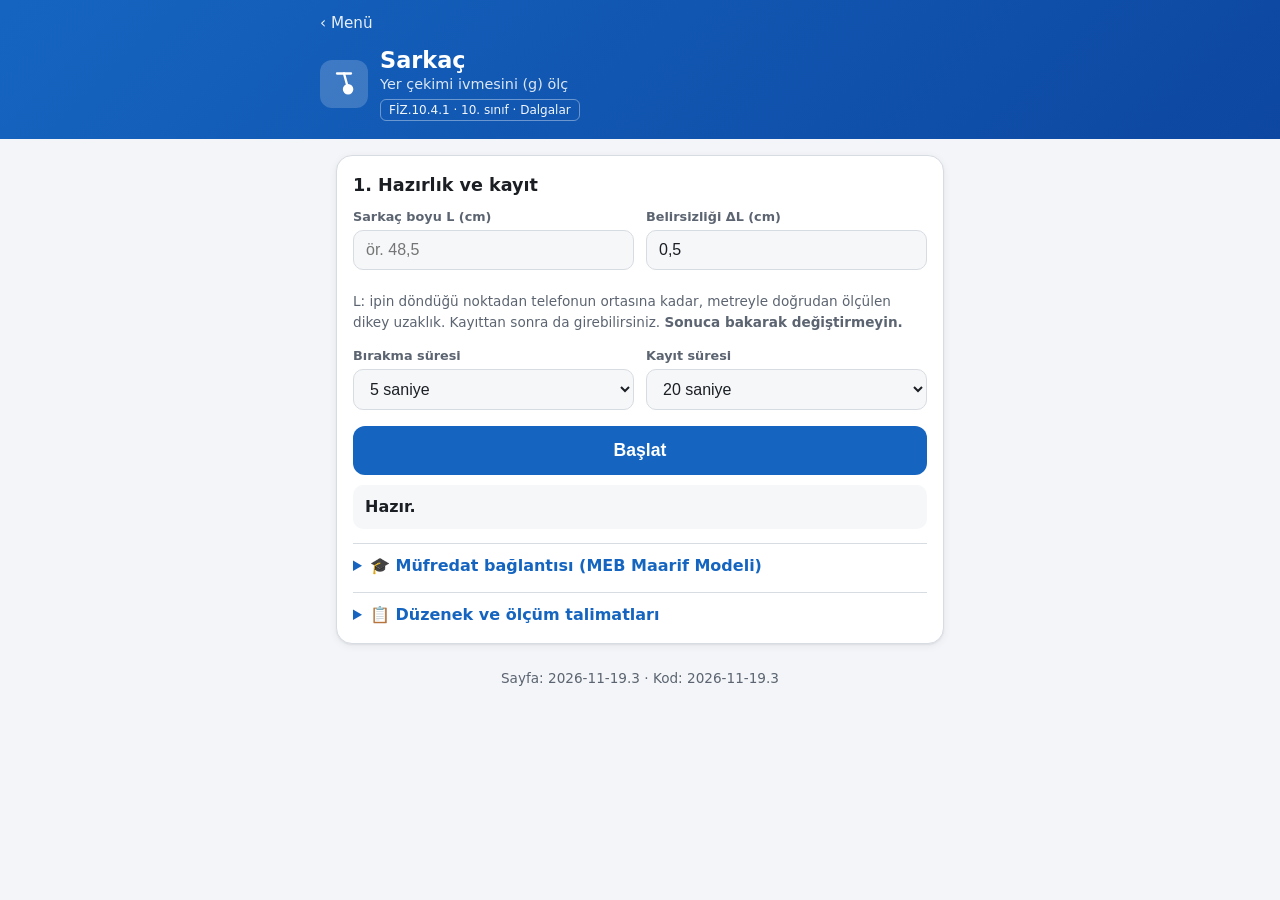
==== commit 65415e0b: "Serbest düşme: hesap fonksiyonları ve testleri - js/analiz/serbest-dusme.js: ivme büyüklüğü, düşüşle" ====
--- a/sarkac.html
+++ b/sarkac.html
@@ -184,7 +184,7 @@
     </section>
 
     <!-- Hangi sürümün çalıştığını gösterir; ikisi farklıysa sayfayı yenileyin (bkz. js/surum.js) -->
-    <p id="surum" class="kucuk surum">Sayfa: 2026-11-19.2</p>
+    <p id="surum" class="kucuk surum">Sayfa: 2026-11-19.3</p>
   </main>
 
   <script type="module" src="js/sayfalar/sarkac-sayfa.js"></script>
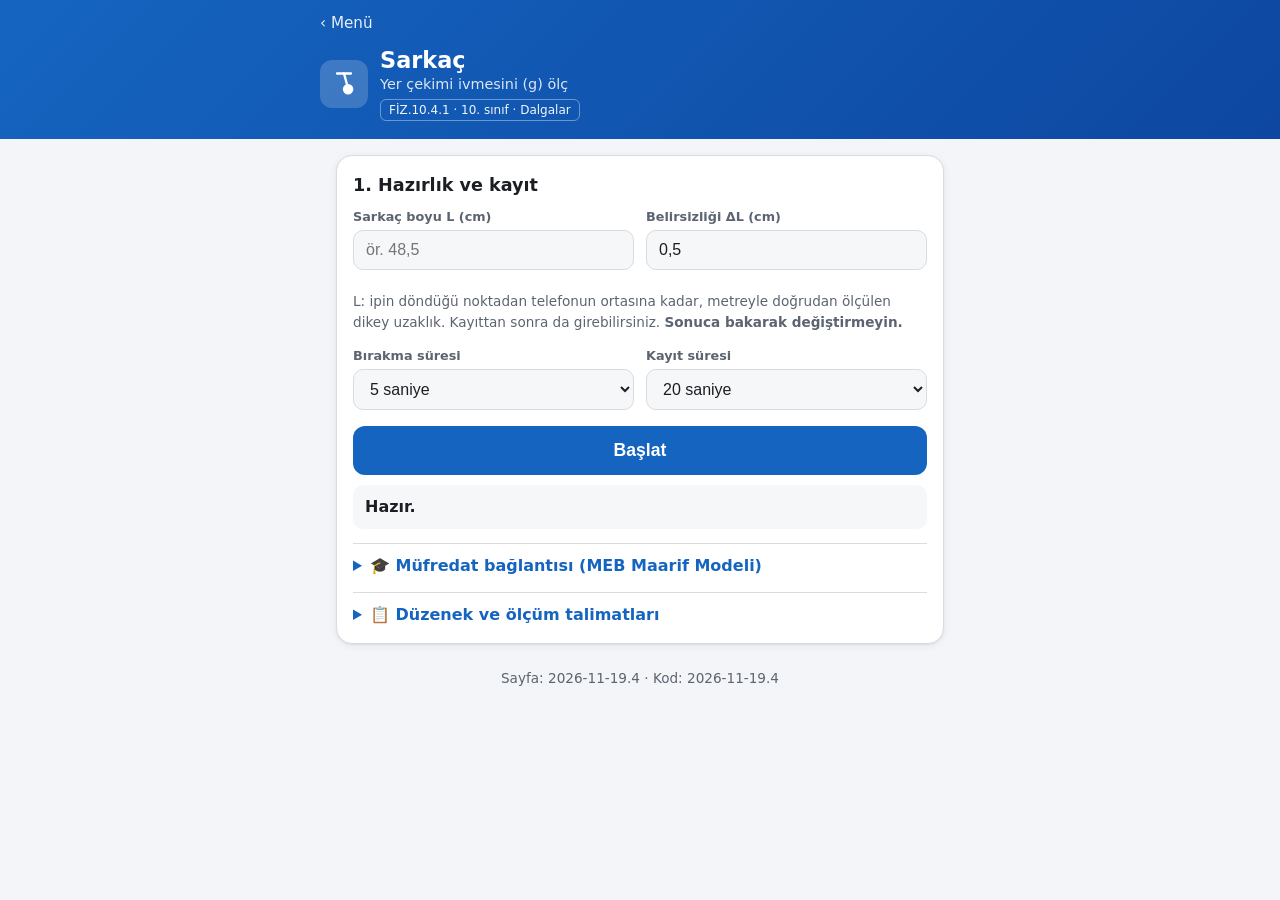
==== commit cd9e7a59: "Serbest düşme sayfası eklendi - serbest-dusme.html + js/sayfalar/serbest-dusme-sayfa.js: güvenlik uy" ====
--- a/sarkac.html
+++ b/sarkac.html
@@ -184,7 +184,7 @@
     </section>
 
     <!-- Hangi sürümün çalıştığını gösterir; ikisi farklıysa sayfayı yenileyin (bkz. js/surum.js) -->
-    <p id="surum" class="kucuk surum">Sayfa: 2026-11-19.3</p>
+    <p id="surum" class="kucuk surum">Sayfa: 2026-11-19.4</p>
   </main>
 
   <script type="module" src="js/sayfalar/sarkac-sayfa.js"></script>
--- a/css/stil.css
+++ b/css/stil.css
@@ -394,6 +394,16 @@
 }
 .durum-kutusu.hata { background: var(--hata-zemin); }
 
+/* Güvenlik uyarısı kutusu (ör. serbest düşmede "yalnızca yastığa") */
+.uyari-kutusu {
+  margin: 0 0 12px;
+  padding: 10px 12px;
+  border-radius: 10px;
+  background: var(--dikkat-zemin);
+  color: var(--dikkat);
+  font-size: 0.9rem;
+}
+
 /* Açılır talimat kutuları */
 details.talimat { margin-top: 14px; border-top: 1px solid var(--cizgi); padding-top: 10px; }
 details summary { cursor: pointer; font-weight: 600; color: var(--vurgu); }
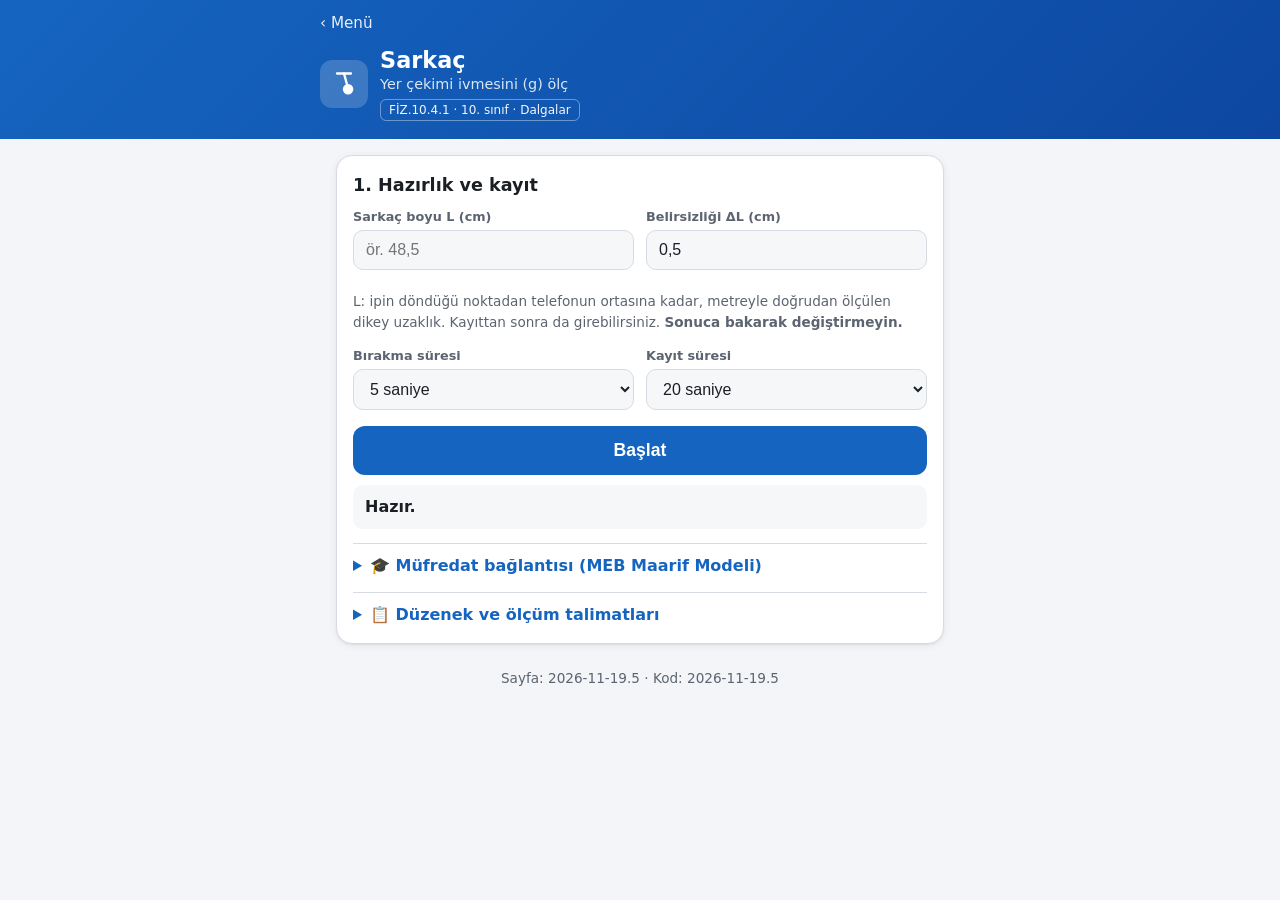
==== commit 0e5a550a: "Serbest düşme: yastıktan sekmeler artık düşüş sayılmıyor İlk gerçek kayıtta (iPhone 14) her düşüşten" ====
--- a/sarkac.html
+++ b/sarkac.html
@@ -184,7 +184,7 @@
     </section>
 
     <!-- Hangi sürümün çalıştığını gösterir; ikisi farklıysa sayfayı yenileyin (bkz. js/surum.js) -->
-    <p id="surum" class="kucuk surum">Sayfa: 2026-11-19.4</p>
+    <p id="surum" class="kucuk surum">Sayfa: 2026-11-19.5</p>
   </main>
 
   <script type="module" src="js/sayfalar/sarkac-sayfa.js"></script>
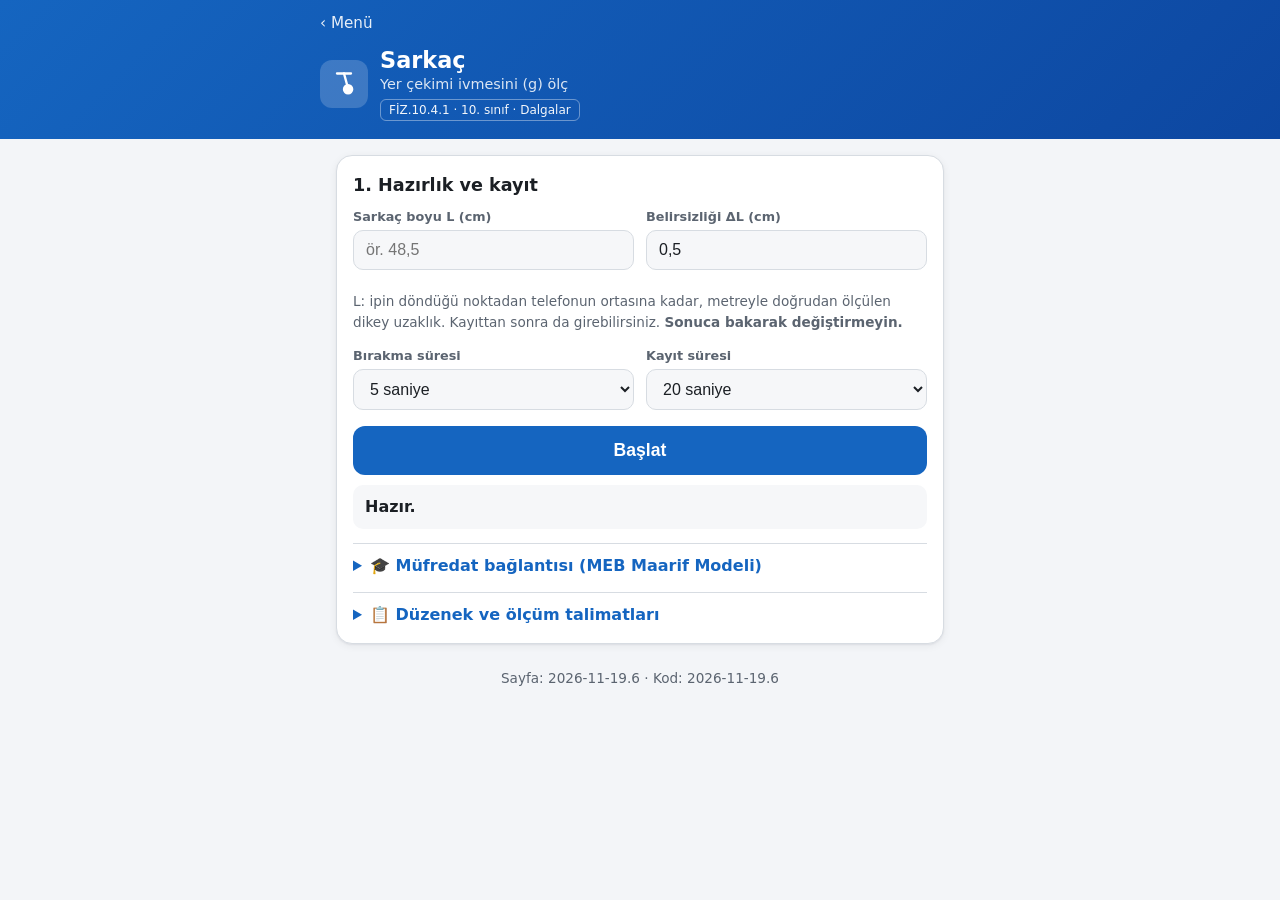
==== commit 3081063c: "Serbest düşme: "Düşüşe yakından bak" bölümü ve geçiş süreleri İlk gerçek ölçümde düşme süreleri bekl" ====
--- a/sarkac.html
+++ b/sarkac.html
@@ -184,7 +184,7 @@
     </section>
 
     <!-- Hangi sürümün çalıştığını gösterir; ikisi farklıysa sayfayı yenileyin (bkz. js/surum.js) -->
-    <p id="surum" class="kucuk surum">Sayfa: 2026-11-19.5</p>
+    <p id="surum" class="kucuk surum">Sayfa: 2026-11-19.6</p>
   </main>
 
   <script type="module" src="js/sayfalar/sarkac-sayfa.js"></script>
--- a/css/stil.css
+++ b/css/stil.css
@@ -105,6 +105,8 @@
   border: 1px solid var(--cizgi);
   border-radius: 8px;
 }
+/* Yakından bakış grafikleri (serbest düşme): daha alçak */
+.grafik.grafik-kisa { height: 170px; }
 .aciklama { margin: 0.4rem 0; font-size: 0.9rem; }
 .aciklama-etiketi { margin-right: 1rem; white-space: nowrap; }
 .aciklama-noktasi {
